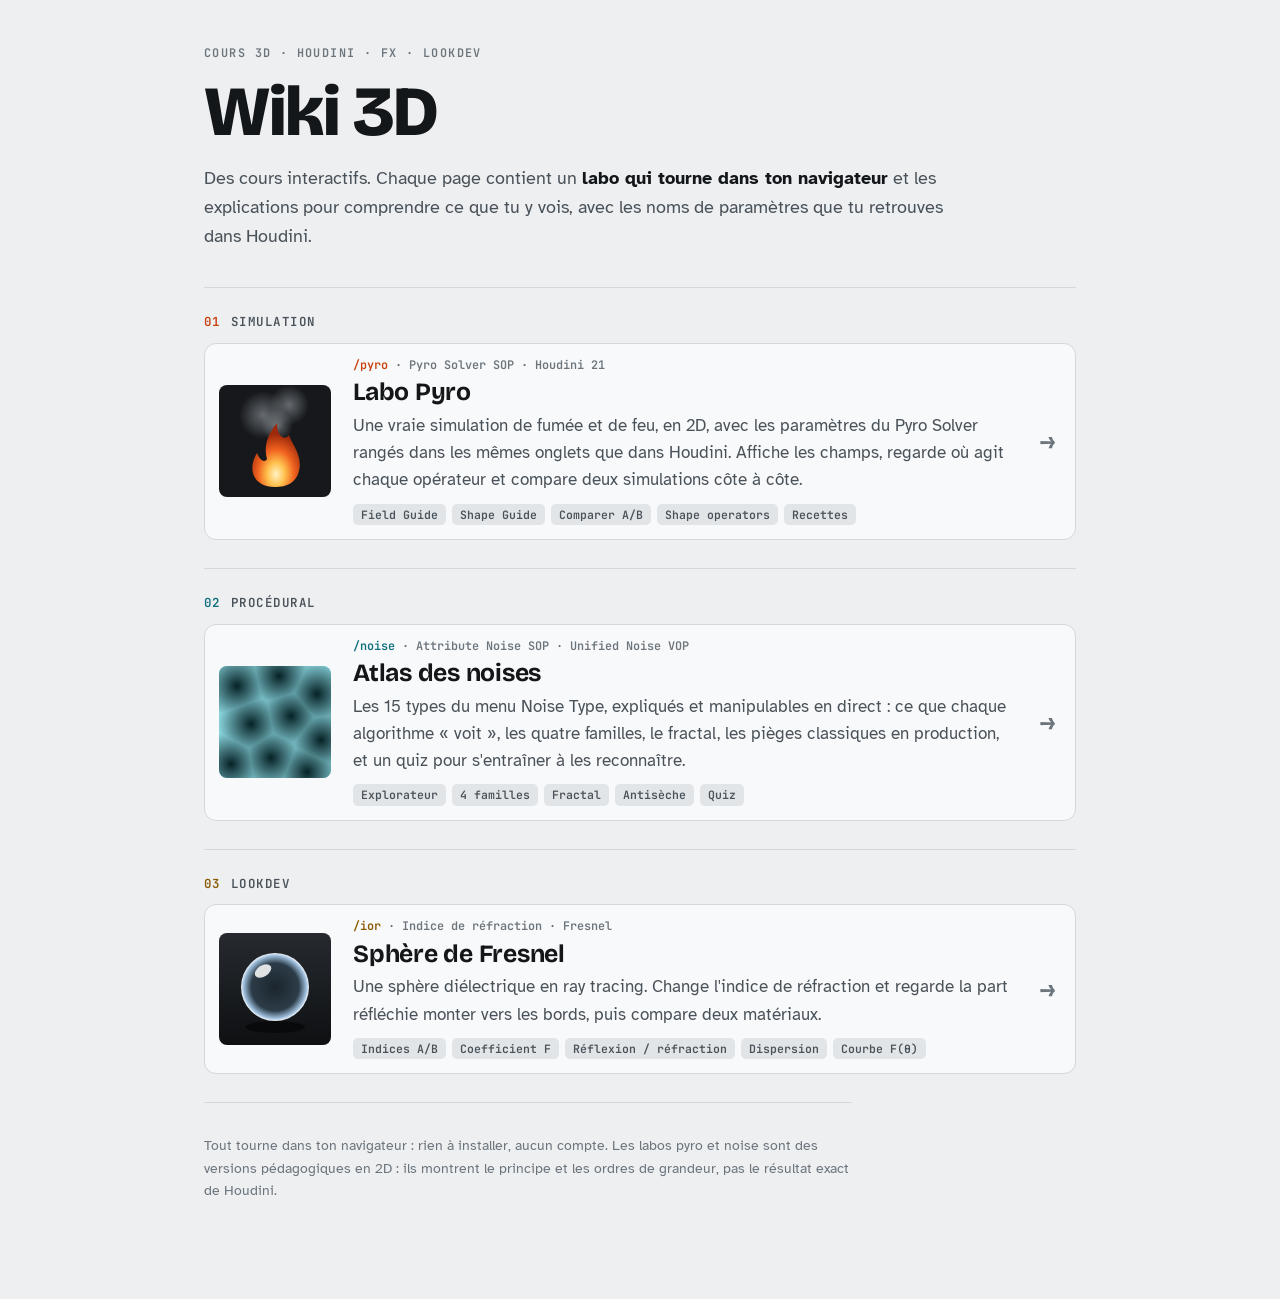
==== index.html @ 4acd602c "Ajoute le sommaire du wiki, le Labo Pyro et l'Atlas des noises - index.html : page d'accueil qui lis" ====
<!doctype html>
<html lang="fr">
<head>
<meta charset="utf-8">
<meta name="viewport" content="width=device-width, initial-scale=1, viewport-fit=cover">
<meta name="description" content="Wiki 3D : cours interactifs sur Houdini, la simulation pyro, les noises et le lookdev.">
<title>Wiki 3D</title>
<link rel="preconnect" href="https://fonts.googleapis.com">
<link rel="preconnect" href="https://fonts.gstatic.com" crossorigin>
<link rel="stylesheet" href="https://fonts.googleapis.com/css2?family=Atkinson+Hyperlegible:ital,wght@0,400;0,700;1,400&family=Bricolage+Grotesque:opsz,wght@12..96,500;12..96,700;12..96,800&family=JetBrains+Mono:wght@400;600&display=swap">
<style>
:root{
  color-scheme:light;
  --bg:#EDEFF1; --surface:#F8F9FA; --ink:#14171A; --ink-2:#4A5259; --ink-3:#6C757C;
  --line:#D3D8DC; --code:#E1E5E8;
  --c-sim:#C8410F; --c-proc:#11707E; --c-look:#8A5A00;
  --display:"Bricolage Grotesque","Segoe UI",system-ui,sans-serif;
  --body:"Atkinson Hyperlegible","Segoe UI",system-ui,sans-serif;
  --mono:"JetBrains Mono",ui-monospace,"Cascadia Mono",Consolas,monospace;
}
@media (prefers-color-scheme: dark){
  :root:not([data-theme="light"]){
    color-scheme:dark;
    --bg:#0F1214; --surface:#171B1E; --ink:#E4E7E9; --ink-2:#A5ACB1; --ink-3:#7E878D;
    --line:#2A3136; --code:#1D2327;
    --c-sim:#FF7A3A; --c-proc:#3DB7C7; --c-look:#FFB53D;
  }
}
:root[data-theme="dark"]{
  color-scheme:dark;
  --bg:#0F1214; --surface:#171B1E; --ink:#E4E7E9; --ink-2:#A5ACB1; --ink-3:#7E878D;
  --line:#2A3136; --code:#1D2327;
  --c-sim:#FF7A3A; --c-proc:#3DB7C7; --c-look:#FFB53D;
}
*{box-sizing:border-box}
body{margin:0;background:var(--bg);color:var(--ink);font:17px/1.6 var(--body);-webkit-font-smoothing:antialiased}
.wrap{max-width:960px;margin:0 auto;padding-inline:clamp(16px,4vw,44px);padding-block:48px 96px}
h1,h2,h3{font-family:var(--display);text-wrap:balance;line-height:1.08;margin:0}
h1{font-size:clamp(2.6rem,6vw,4.4rem);font-weight:800;letter-spacing:-.02em}
p{margin:0}
:focus-visible{outline:2px solid var(--c-sim);outline-offset:3px}
.eyebrow{font:600 .74rem/1 var(--mono);letter-spacing:.12em;text-transform:uppercase;color:var(--ink-3)}
.hero{display:grid;gap:14px;padding-bottom:36px}
.lead{font-size:1.14rem;color:var(--ink-2);max-width:62ch}
.lead strong{color:var(--ink)}

.topic{display:grid;gap:14px;padding-block:28px;border-top:1px solid var(--line)}
.topic[data-t="sim"]{--c:var(--c-sim)} .topic[data-t="proc"]{--c:var(--c-proc)} .topic[data-t="look"]{--c:var(--c-look)}
.topic-h{display:flex;gap:10px;align-items:baseline;font:600 .78rem/1 var(--mono);letter-spacing:.12em;text-transform:uppercase;color:var(--ink-2)}
.topic-h .num{color:var(--c)}
.pages{list-style:none;margin:0;padding:0;display:grid;gap:12px}
.page{display:grid;grid-template-columns:112px minmax(0,1fr) auto;gap:22px;align-items:center;padding:14px 20px 14px 14px;border:1px solid var(--line);border-radius:12px;background:var(--surface);color:inherit;text-decoration:none;transition:border-color .15s}
.page:hover{border-color:var(--c)}
.page:focus-visible{outline-color:var(--c)}
.thumb svg{display:block;width:112px;height:112px;border-radius:8px}
.txt{display:grid;gap:6px;min-width:0}
.path{font:600 .74rem/1.3 var(--mono);color:var(--ink-3)}
.path b{color:var(--c);font-weight:600}
.page h3{font-size:1.55rem;font-weight:700;letter-spacing:-.01em}
.desc{color:var(--ink-2);max-width:62ch}
.tags{display:flex;flex-wrap:wrap;gap:6px;margin-top:4px}
.tags span{font:600 .72rem/1 var(--mono);padding:5px 8px;border-radius:5px;background:var(--code);color:var(--ink-2)}
.go{font:700 1.5rem/1 var(--display);color:var(--ink-3);transition:transform .15s,color .15s}
.page:hover .go{transform:translateX(4px);color:var(--c)}
@media (max-width:620px){
  .page{grid-template-columns:72px minmax(0,1fr);gap:14px;align-items:start;padding:12px}
  .thumb svg{width:72px;height:72px}
  .page h3{font-size:1.3rem}
  .go{display:none}
}
@media (prefers-reduced-motion: reduce){.page,.go{transition:none}}
footer{padding-top:32px;border-top:1px solid var(--line);color:var(--ink-3);font-size:.88rem;max-width:72ch}
</style>
</head>
<body>
<div class="wrap">

<header class="hero">
  <span class="eyebrow">Cours 3D · Houdini · FX · Lookdev</span>
  <h1>Wiki 3D</h1>
  <p class="lead">Des cours interactifs. Chaque page contient un <strong>labo qui tourne dans ton navigateur</strong> et les explications pour comprendre ce que tu y vois, avec les noms de paramètres que tu retrouves dans Houdini.</p>
</header>

<nav aria-label="Sommaire">

  <section class="topic" data-t="sim" aria-labelledby="t-sim">
    <h2 class="topic-h" id="t-sim"><span class="num">01</span>Simulation</h2>
    <ul class="pages">
      <li>
        <a class="page" href="/pyro/">
          <span class="thumb" aria-hidden="true">
            <svg viewBox="0 0 112 112">
              <defs>
                <radialGradient id="g-flame" cx="50%" cy="80%" r="62%">
                  <stop offset="0" stop-color="#FFF3C4"/>
                  <stop offset=".3" stop-color="#FFC04D"/>
                  <stop offset=".62" stop-color="#F0621F"/>
                  <stop offset="1" stop-color="#9E2A0B"/>
                </radialGradient>
                <radialGradient id="g-smoke">
                  <stop offset="0" stop-color="#9AA1A7" stop-opacity=".6"/>
                  <stop offset="1" stop-color="#9AA1A7" stop-opacity="0"/>
                </radialGradient>
              </defs>
              <rect width="112" height="112" fill="#16181B"/>
              <circle cx="44" cy="30" r="24" fill="url(#g-smoke)"/>
              <circle cx="70" cy="20" r="20" fill="url(#g-smoke)"/>
              <circle cx="58" cy="40" r="16" fill="url(#g-smoke)"/>
              <path d="M56 102 C34 102 28 84 38 68 C41 76 46 78 48 74 C44 60 50 48 58 38 C58 52 66 56 70 50 C72 58 84 70 80 86 C77 98 68 102 56 102 Z" fill="url(#g-flame)"/>
            </svg>
          </span>
          <span class="txt">
            <span class="path"><b>/pyro</b> · Pyro Solver SOP · Houdini 21</span>
            <h3>Labo Pyro</h3>
            <span class="desc">Une vraie simulation de fumée et de feu, en 2D, avec les paramètres du Pyro Solver rangés dans les mêmes onglets que dans Houdini. Affiche les champs, regarde où agit chaque opérateur et compare deux simulations côte à côte.</span>
            <span class="tags"><span>Field Guide</span><span>Shape Guide</span><span>Comparer A/B</span><span>Shape operators</span><span>Recettes</span></span>
          </span>
          <span class="go" aria-hidden="true">→</span>
        </a>
      </li>
    </ul>
  </section>

  <section class="topic" data-t="proc" aria-labelledby="t-proc">
    <h2 class="topic-h" id="t-proc"><span class="num">02</span>Procédural</h2>
    <ul class="pages">
      <li>
        <a class="page" href="/noise/">
          <span class="thumb" aria-hidden="true">
            <svg viewBox="0 0 112 112">
              <defs>
                <radialGradient id="g-cell">
                  <stop offset="0" stop-color="#062226"/>
                  <stop offset="1" stop-color="#8FDCE5"/>
                </radialGradient>
              </defs>
              <rect width="112" height="112" fill="#8FDCE5"/>
              <g fill="url(#g-cell)" style="isolation:isolate">
                <circle cx="18" cy="20" r="34" style="mix-blend-mode:darken"/>
                <circle cx="60" cy="10" r="34" style="mix-blend-mode:darken"/>
                <circle cx="98" cy="28" r="34" style="mix-blend-mode:darken"/>
                <circle cx="32" cy="58" r="34" style="mix-blend-mode:darken"/>
                <circle cx="72" cy="50" r="34" style="mix-blend-mode:darken"/>
                <circle cx="102" cy="74" r="34" style="mix-blend-mode:darken"/>
                <circle cx="12" cy="98" r="34" style="mix-blend-mode:darken"/>
                <circle cx="52" cy="92" r="34" style="mix-blend-mode:darken"/>
                <circle cx="88" cy="106" r="34" style="mix-blend-mode:darken"/>
              </g>
            </svg>
          </span>
          <span class="txt">
            <span class="path"><b>/noise</b> · Attribute Noise SOP · Unified Noise VOP</span>
            <h3>Atlas des noises</h3>
            <span class="desc">Les 15 types du menu Noise Type, expliqués et manipulables en direct : ce que chaque algorithme « voit », les quatre familles, le fractal, les pièges classiques en production, et un quiz pour s'entraîner à les reconnaître.</span>
            <span class="tags"><span>Explorateur</span><span>4 familles</span><span>Fractal</span><span>Antisèche</span><span>Quiz</span></span>
          </span>
          <span class="go" aria-hidden="true">→</span>
        </a>
      </li>
    </ul>
  </section>

  <section class="topic" data-t="look" aria-labelledby="t-look">
    <h2 class="topic-h" id="t-look"><span class="num">03</span>Lookdev</h2>
    <ul class="pages">
      <li>
        <a class="page" href="/ior/">
          <span class="thumb" aria-hidden="true">
            <svg viewBox="0 0 112 112">
              <defs>
                <linearGradient id="g-floor" x1="0" y1="0" x2="0" y2="1">
                  <stop offset="0" stop-color="#262A2F"/>
                  <stop offset="1" stop-color="#0E1012"/>
                </linearGradient>
                <radialGradient id="g-sphere">
                  <stop offset="0" stop-color="#1B252D"/>
                  <stop offset=".7" stop-color="#2C3C48"/>
                  <stop offset=".92" stop-color="#9DBDDB"/>
                  <stop offset="1" stop-color="#F1F5FA"/>
                </radialGradient>
              </defs>
              <rect width="112" height="112" fill="url(#g-floor)"/>
              <ellipse cx="56" cy="94" rx="30" ry="6" fill="#000" opacity=".5"/>
              <circle cx="56" cy="54" r="34" fill="url(#g-sphere)"/>
              <ellipse cx="44" cy="38" rx="9" ry="5.5" fill="#FFF" opacity=".85" transform="rotate(-32 44 38)"/>
            </svg>
          </span>
          <span class="txt">
            <span class="path"><b>/ior</b> · Indice de réfraction · Fresnel</span>
            <h3>Sphère de Fresnel</h3>
            <span class="desc">Une sphère diélectrique en ray tracing. Change l'indice de réfraction et regarde la part réfléchie monter vers les bords, puis compare deux matériaux.</span>
            <span class="tags"><span>Indices A/B</span><span>Coefficient F</span><span>Réflexion / réfraction</span><span>Dispersion</span><span>Courbe F(θ)</span></span>
          </span>
          <span class="go" aria-hidden="true">→</span>
        </a>
      </li>
    </ul>
  </section>

</nav>

<footer>
  <p>Tout tourne dans ton navigateur : rien à installer, aucun compte. Les labos pyro et noise sont des versions pédagogiques en 2D : ils montrent le principe et les ordres de grandeur, pas le résultat exact de Houdini.</p>
</footer>

</div>
</body>
</html>
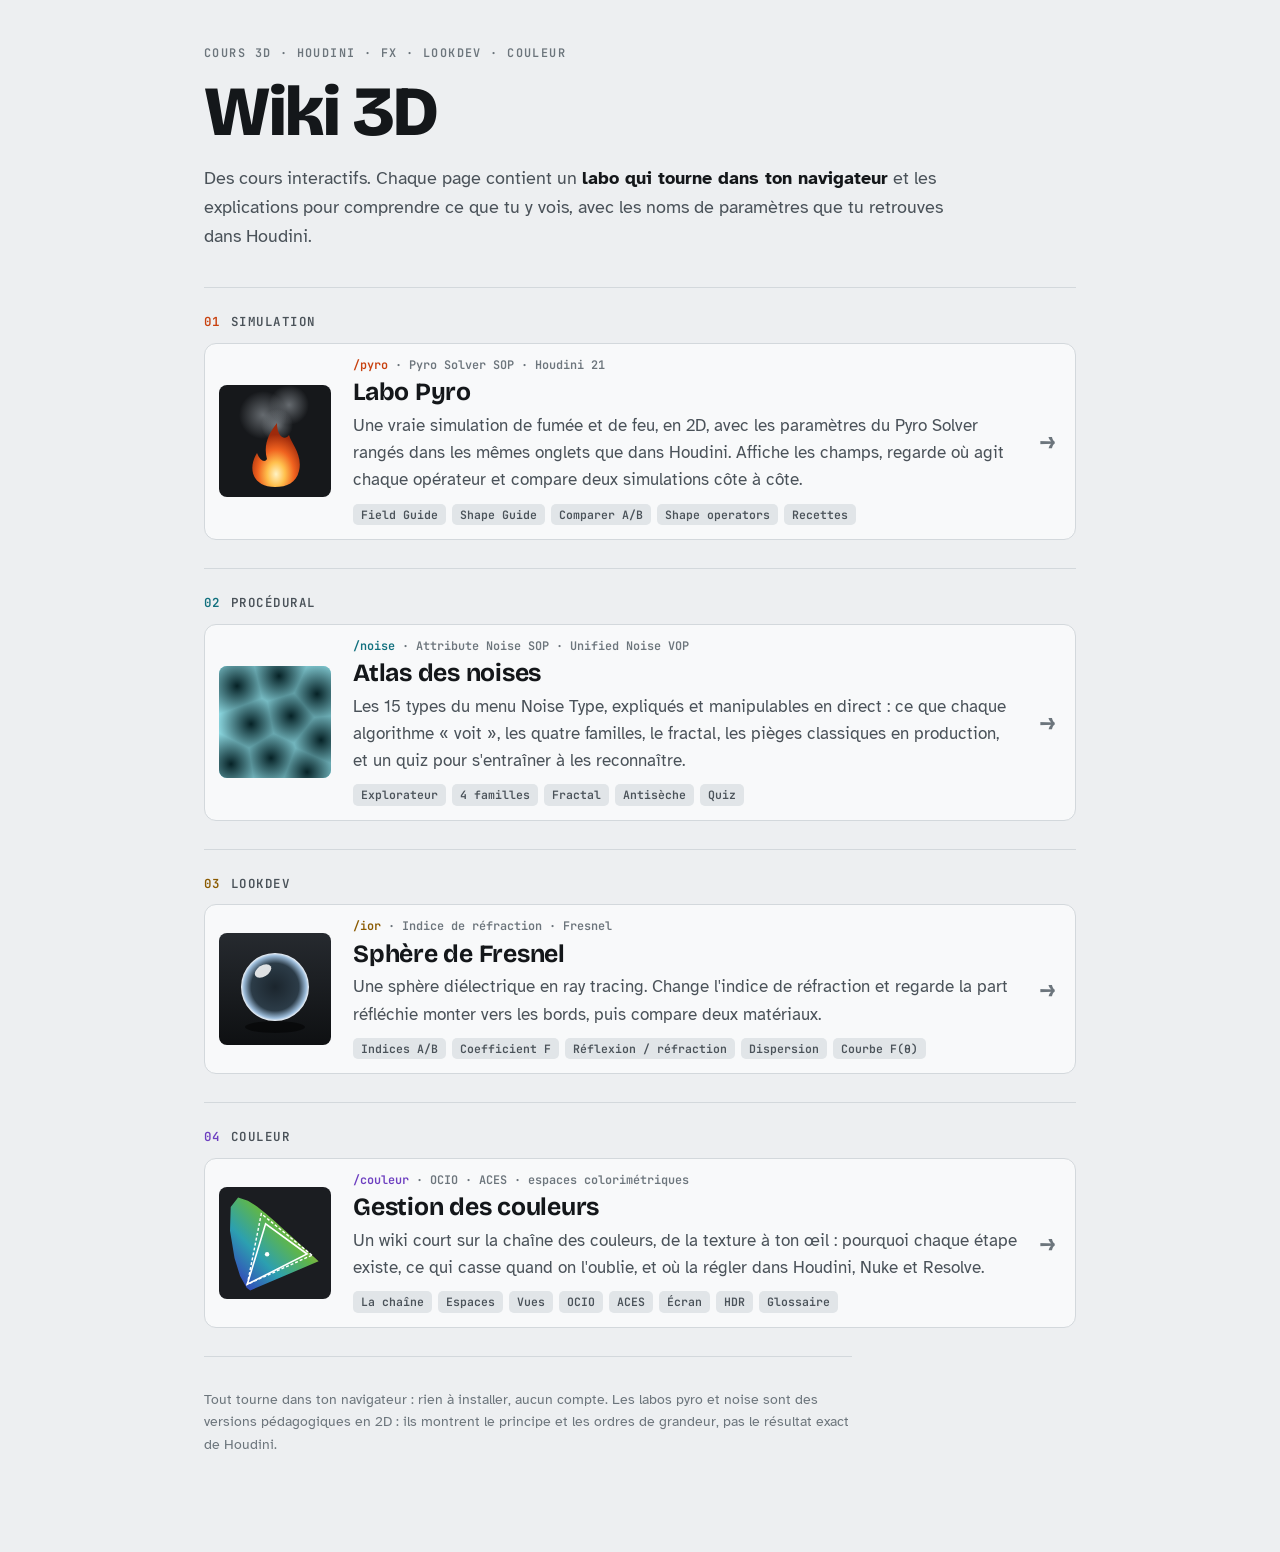
==== commit e8557495: "﻿Ajoute la section Couleur : OCIO, ACES, espaces colorimétriques Neuf pages courtes et interactives " ====
--- a/index.html
+++ b/index.html
@@ -3,7 +3,7 @@
 <head>
 <meta charset="utf-8">
 <meta name="viewport" content="width=device-width, initial-scale=1, viewport-fit=cover">
-<meta name="description" content="Wiki 3D : cours interactifs sur Houdini, la simulation pyro, les noises et le lookdev.">
+<meta name="description" content="Wiki 3D : cours interactifs sur Houdini, la simulation pyro, les noises, le lookdev et la gestion des couleurs.">
 <title>Wiki 3D</title>
 <link rel="preconnect" href="https://fonts.googleapis.com">
 <link rel="preconnect" href="https://fonts.gstatic.com" crossorigin>
@@ -13,7 +13,7 @@
   color-scheme:light;
   --bg:#EDEFF1; --surface:#F8F9FA; --ink:#14171A; --ink-2:#4A5259; --ink-3:#6C757C;
   --line:#D3D8DC; --code:#E1E5E8;
-  --c-sim:#C8410F; --c-proc:#11707E; --c-look:#8A5A00;
+  --c-sim:#C8410F; --c-proc:#11707E; --c-look:#8A5A00; --c-color:#6D3FC0;
   --display:"Bricolage Grotesque","Segoe UI",system-ui,sans-serif;
   --body:"Atkinson Hyperlegible","Segoe UI",system-ui,sans-serif;
   --mono:"JetBrains Mono",ui-monospace,"Cascadia Mono",Consolas,monospace;
@@ -23,14 +23,14 @@
     color-scheme:dark;
     --bg:#0F1214; --surface:#171B1E; --ink:#E4E7E9; --ink-2:#A5ACB1; --ink-3:#7E878D;
     --line:#2A3136; --code:#1D2327;
-    --c-sim:#FF7A3A; --c-proc:#3DB7C7; --c-look:#FFB53D;
+    --c-sim:#FF7A3A; --c-proc:#3DB7C7; --c-look:#FFB53D; --c-color:#B39DFF;
   }
 }
 :root[data-theme="dark"]{
   color-scheme:dark;
   --bg:#0F1214; --surface:#171B1E; --ink:#E4E7E9; --ink-2:#A5ACB1; --ink-3:#7E878D;
   --line:#2A3136; --code:#1D2327;
-  --c-sim:#FF7A3A; --c-proc:#3DB7C7; --c-look:#FFB53D;
+  --c-sim:#FF7A3A; --c-proc:#3DB7C7; --c-look:#FFB53D; --c-color:#B39DFF;
 }
 *{box-sizing:border-box}
 body{margin:0;background:var(--bg);color:var(--ink);font:17px/1.6 var(--body);-webkit-font-smoothing:antialiased}
@@ -45,7 +45,7 @@
 .lead strong{color:var(--ink)}
 
 .topic{display:grid;gap:14px;padding-block:28px;border-top:1px solid var(--line)}
-.topic[data-t="sim"]{--c:var(--c-sim)} .topic[data-t="proc"]{--c:var(--c-proc)} .topic[data-t="look"]{--c:var(--c-look)}
+.topic[data-t="sim"]{--c:var(--c-sim)} .topic[data-t="proc"]{--c:var(--c-proc)} .topic[data-t="look"]{--c:var(--c-look)} .topic[data-t="color"]{--c:var(--c-color)}
 .topic-h{display:flex;gap:10px;align-items:baseline;font:600 .78rem/1 var(--mono);letter-spacing:.12em;text-transform:uppercase;color:var(--ink-2)}
 .topic-h .num{color:var(--c)}
 .pages{list-style:none;margin:0;padding:0;display:grid;gap:12px}
@@ -76,7 +76,7 @@
 <div class="wrap">
 
 <header class="hero">
-  <span class="eyebrow">Cours 3D · Houdini · FX · Lookdev</span>
+  <span class="eyebrow">Cours 3D · Houdini · FX · Lookdev · Couleur</span>
   <h1>Wiki 3D</h1>
   <p class="lead">Des cours interactifs. Chaque page contient un <strong>labo qui tourne dans ton navigateur</strong> et les explications pour comprendre ce que tu y vois, avec les noms de paramètres que tu retrouves dans Houdini.</p>
 </header>
@@ -197,6 +197,41 @@
     </ul>
   </section>
 
+  <section class="topic" data-t="color" aria-labelledby="t-color">
+    <h2 class="topic-h" id="t-color"><span class="num">04</span>Couleur</h2>
+    <ul class="pages">
+      <li>
+        <a class="page" href="/couleur/">
+          <span class="thumb" aria-hidden="true">
+            <svg viewBox="0 0 112 112">
+              <defs>
+                <linearGradient id="g-locus" x1="0" y1="1" x2="1" y2="0">
+                  <stop offset="0" stop-color="#3B2BD9"/>
+                  <stop offset=".35" stop-color="#2FB7C9"/>
+                  <stop offset=".6" stop-color="#6CD14F"/>
+                  <stop offset=".8" stop-color="#E8C93A"/>
+                  <stop offset="1" stop-color="#E4473A"/>
+                </linearGradient>
+              </defs>
+              <rect width="112" height="112" fill="#1B1D21"/>
+              <path d="M31.2 103.4 L27.6 100.7 L21.1 89.1 L15.5 71.0 L11.0 43.7 L11.7 20.0 L19.1 10.6 L28.9 13.7 L38.0 19.5 L46.8 26.5 L55.5 34.1 L64.2 41.9 L72.5 49.5 L80.2 56.5 L86.5 62.3 L91.2 66.6 L99.6 74.3 Z" fill="url(#g-locus)" opacity=".85"/>
+              <polygon points="93.0,68.2 42.3,26.7 28.3,97.3" fill="none" stroke="#FFFFFF" stroke-width="1.4" stroke-dasharray="3 2"/>
+              <polygon points="88.1,67.0 46.6,36.8 28.3,97.3" fill="none" stroke="#FFFFFF" stroke-width="1.6"/>
+              <circle cx="48.1" cy="67.2" r="2.2" fill="#FFFFFF"/>
+            </svg>
+          </span>
+          <span class="txt">
+            <span class="path"><b>/couleur</b> · OCIO · ACES · espaces colorimétriques</span>
+            <h3>Gestion des couleurs</h3>
+            <span class="desc">Un wiki court sur la chaîne des couleurs, de la texture à ton œil : pourquoi chaque étape existe, ce qui casse quand on l'oublie, et où la régler dans Houdini, Nuke et Resolve.</span>
+            <span class="tags"><span>La chaîne</span><span>Espaces</span><span>Vues</span><span>OCIO</span><span>ACES</span><span>Écran</span><span>HDR</span><span>Glossaire</span></span>
+          </span>
+          <span class="go" aria-hidden="true">→</span>
+        </a>
+      </li>
+    </ul>
+  </section>
+
 </nav>
 
 <footer>
